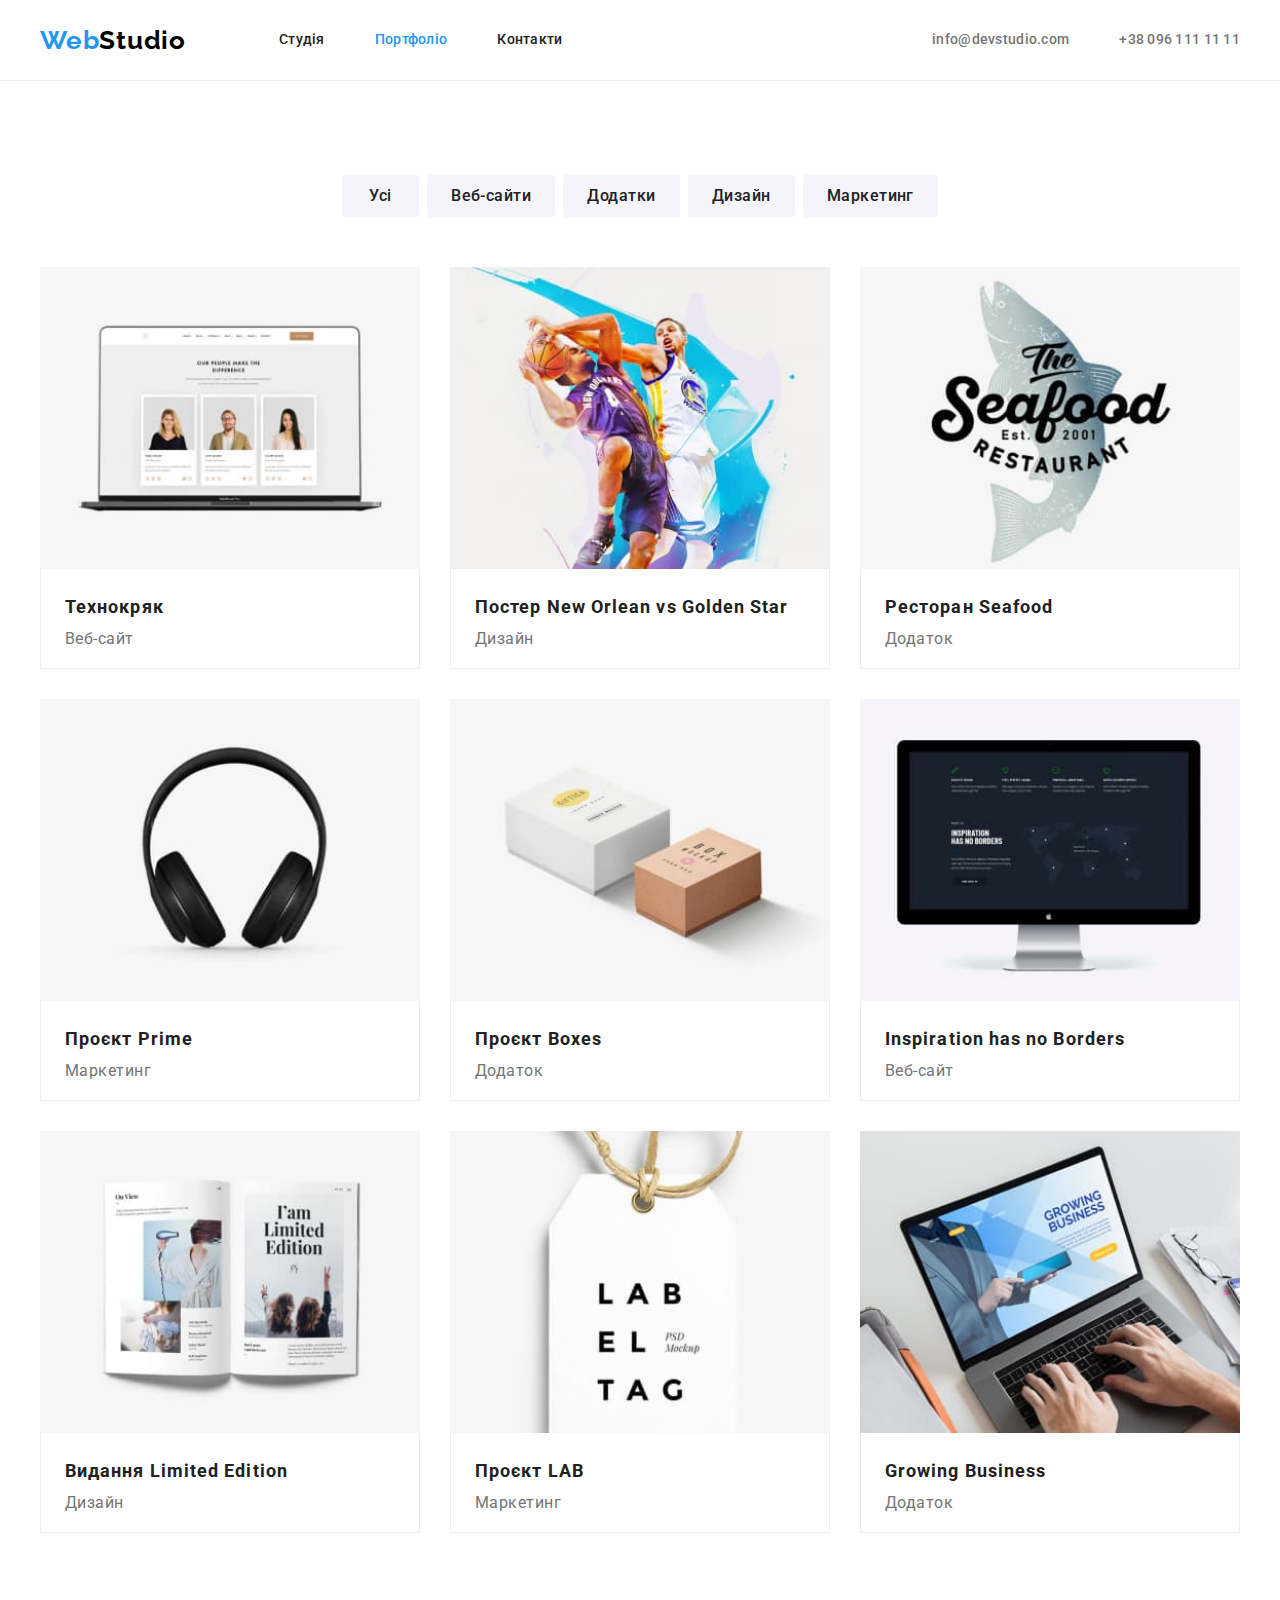
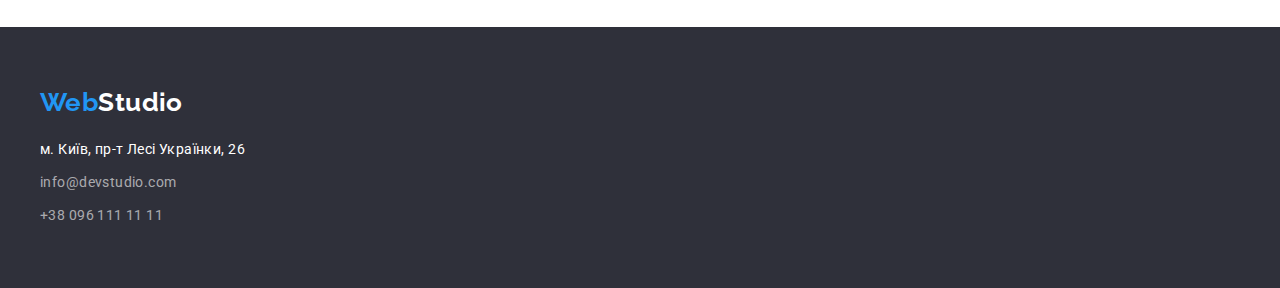
==== portfolio.html @ 40d64182 "Initialize mod-3" ====
<!DOCTYPE html>
<html lang="uk">
  <head>
    <meta charset="UTF-8" />
    <meta http-equiv="X-UA-Compatible" content="IE=edge" />
    <meta name="viewport" content="width=device-width, initial-scale=1.0" />
    <title>Студія</title>
    <link rel="preconnect" href="https://fonts.googleapis.com" />
    <link rel="preconnect" href="https://fonts.gstatic.com" crossorigin />
    <link
      href="https://fonts.googleapis.com/css2?family=Raleway:wght@700&family=Roboto:wght@400;500;700;900&display=swap"
      rel="stylesheet"
    />
    <link
      rel="stylesheet"
      href="https://cdnjs.cloudflare.com/ajax/libs/modern-normalize/1.1.0/modern-normalize.min.css"
    />
    <link rel="stylesheet" href="./css/styles.css" />
  </head>

  <body>
    <!--шапка-->
    <header class="main-header">
      <div class="page-header container">
        <nav class="page-header">
          <a href="./index.html" class="logo"
            ><span class="logo-word">Web</span>Studio</a
          >
          <ul class="site-nav list">
            <li class="link-nav">
              <a href="./index.html" class="link">Студія</a>
            </li>
            <li class="link-nav">
              <a href="#" class="link current">Портфоліо</a>
            </li>
            <li class="link-nav"><a href="#" class="link">Контакти</a></li>
          </ul>
        </nav>

        <ul class="communication list">
          <li class="item">
            <a href="mailto:info@devstudio.com" class="link"
              >info@devstudio.com</a
            >
          </li>
          <li class="item">
            <a href="tel:+380961111111" class="link">+38 096 111 11 11</a>
          </li>
        </ul>
      </div>
    </header>
    <!-- основний контент -->
    <main>
      <section class="section">
        <div class="container">
          <h1 class="visually-hidden">Наші роботи</h1>
          <ul class="filter list">
            <li class="items">
              <button type="button" class="btn first">Усі</button>
            </li>
            <li class="items">
              <button type="button" class="btn rest">Веб-сайти</button>
            </li>
            <li class="items">
              <button type="button" class="btn rest">Додатки</button>
            </li>
            <li class="items">
              <button type="button" class="btn rest">Дизайн</button>
            </li>
            <li class="items">
              <button type="button" class="btn rest">Маркетинг</button>
            </li>
          </ul>

          <ul class="works list">
            <li class="work-list">
              <a href="#" class="link">
                <img src="./images/technocrack.jpg" alt="Ноутбук" width="370" />
                <div class="works-helper">
                  <h2 class="works-title">Технокряк</h2>
                  <p class="text">Веб-сайт</p>
                </div>
              </a>
            </li>
            <li class="work-list">
              <a href="#" class="link">
                <img src="./images/novsgs.jpg" alt="Бакетбол" width="370" />
                <div class="works-helper">
                  <h2 class="works-title">Постер New Orlean vs Golden Star</h2>
                  <p class="text">Дизайн</p>
                </div>
              </a>
            </li>
            <li class="work-list">
              <a href="#" class="link">
                <img src="./images/seafood.jpg" alt="Риба" width="370" />
                <div class="works-helper">
                  <h2 class="works-title">Ресторан Seafood</h2>
                  <p class="text">Додаток</p>
                </div>
              </a>
            </li>
            <li class="work-list">
              <a href="#" class="link">
                <img src="./images/prime.jpg" alt="Наушники" width="370" />
                <div class="works-helper">
                  <h2 class="works-title">Проєкт Prime</h2>
                  <p class="text">Маркетинг</p>
                </div>
              </a>
            </li>
            <li class="work-list">
              <a href="#" class="link">
                <img src="./images/boxes.jpg" alt="Коробки" width="370" />
                <div class="works-helper">
                  <h2 class="works-title">Проєкт Boxes</h2>
                  <p class="text">Додаток</p>
                </div>
              </a>
            </li>
            <li class="work-list">
              <a href="#" class="link">
                <img src="./images/hasnoborders.jpg" alt="ПК" width="370" />
                <div class="works-helper">
                  <h2 class="works-title">Inspiration has no Borders</h2>
                  <p class="text">Веб-сайт</p>
                </div>
              </a>
            </li>
            <li class="work-list">
              <a href="#" class="link">
                <img src="./images/limited.jpg" alt="Видання" width="370" />
                <div class="works-helper">
                  <h2 class="works-title">Видання Limited Edition</h2>
                  <p class="text">Дизайн</p>
                </div>
              </a>
            </li>
            <li class="work-list">
              <a href="#" class="link">
                <img src="./images/lab.jpg" alt="Бірка" width="370" />
                <div class="works-helper">
                  <h2 class="works-title">Проєкт LAB</h2>
                  <p class="text">Маркетинг</p>
                </div>
              </a>
            </li>
            <li class="work-list">
              <a href="#" class="link">
                <img
                  src="./images/business.jpg"
                  alt="Робота на ноутбуці"
                  width="370"
                />
                <div class="works-helper">
                  <h2 class="works-title">Growing Business</h2>
                  <p class="text">Додаток</p>
                </div>
              </a>
            </li>
          </ul>
        </div>
      </section>
    </main>
    <!--підвал-->
    <footer class="last-page">
      <div class="container">
        <a href="./index.html" class="logo-footer"
          ><span class="logo-word">Web</span>Studio</a
        >

        <address>
          <ul class="address list">
            <li class="contact footer-address">
              <a
                href="https://goo.gl/maps/CPtrU1FHBa2aNyZL9"
                target="_blank"
                rel="noopener noreferrer nofollow"
                class="link"
                >м. Київ, пр-т Лесі Українки, 26</a
              >
            </li>
            <li class="contact">
              <a href="mailto:info@devstudio.com" class="link"
                >info@devstudio.com</a
              >
            </li>
            <li class="contact">
              <a href="tel:+380961111111" class="link">+38 096 111 11 11</a>
            </li>
          </ul>
        </address>
      </div>
    </footer>
  </body>
</html>
---- css/styles.css ----
:root {
  --text-color: #212121;
  --p-tel-mail-color: #757575;
  --accent-color: #2196f3;
  --logo-header-color: #000000;
  --primary-white-color: #ffffff;
  --hero-footer-color: #2f303a;
  --bcg-color-button: #f5f4fa;
  --address-color: rgba(255, 255, 255, 0.6);
  --main-font-family: "Roboto", sans-serif;
  --main-font-size: 16px;
}

/* for all */
.html {
  box-sizing: border-box;
}

*,
*::before,
*::after {
  box-sizing: inherit;
}

body {
  background-color: var(--primary-white-color);
  color: var(--text-color);

  font-family: var(--main-font-family);
}

.container {
  width: 1200px;
  margin: 0 auto;
  padding-left: 15px;
  padding-right: 15px;

  /* outline: 2px solid tomato; */
}

.list {
  padding: 0;
  margin: 0;
  list-style: none;
}

h1,
h2,
h3,
p {
  margin-top: 0;
  margin-bottom: 0;
}

img {
  display: block;
  width: 100%;
}

.section {
  padding: 94px 0;
}

.visually-hidden {
  position: absolute;
  width: 1px;
  height: 1px;
  margin: -1px;
  border: 0;
  padding: 0;

  white-space: nowrap;
  clip-path: inset(100%);
  clip: rect(0 0 0 0);
  overflow: hidden;
}

/* first section */
.main-header {
  border-bottom: 1px solid #ececec;
}

.page-header {
  display: flex;
  align-items: center;
}

.logo {
  color: var(--logo-header-color);

  font-family: "Raleway", sans-serif;
  font-weight: 700;
  font-size: 26px;
  line-height: 1.19;
  letter-spacing: 0.03em;
  text-decoration: none;
}

.logo-word {
  color: var(--accent-color);
}

/* navigation */
.site-nav {
  display: flex;
  margin-left: 93px;
}

.site-nav .link-nav:not(:last-child) {
  margin-right: 50px;
}

.site-nav .link {
  display: block;
  padding: 32px 0;

  color: var(--text-color);

  font-weight: 500;
  font-size: 14px;
  line-height: 1.14;
  letter-spacing: 0.02em;
  text-decoration: none;
}

.site-nav .link:hover,
.site-nav .link:focus {
  color: var(--accent-color);
}

.site-nav .link.current {
  color: var(--accent-color);
}

/* communication */
.communication {
  display: flex;
  margin-left: auto;
}

.communication .item + .item {
  margin-left: 50px;
}

.communication .link {
  display: block;
  padding: 32px 0;

  color: var(--p-tel-mail-color);

  font-weight: 500;
  font-size: 14px;
  line-height: 1.14;
  letter-spacing: 0.02em;
  text-decoration: none;
}

.communication .link:hover,
.communication .link:focus {
  color: var(--accent-color);
}

/* second section */
.section-hero {
  padding: 200px 0;

  background-color: var(--hero-footer-color);
  text-align: center;
}

.hero-title {
  width: 696px;
  margin-bottom: 30px;
  margin-left: auto;
  margin-right: auto;

  color: var(--primary-white-color);

  font-weight: 900;
  font-size: 44px;
  line-height: 1.36;
  letter-spacing: 0.06em;
  text-transform: uppercase;
}
.benefits-title {
  display: flex;
  flex-wrap: wrap;
  gap: 30px;
}
.benefits-title .items {
  flex-basis: calc((100% - 90px) / 4);
}

.benefits-title .title {
  font-weight: 700;
  font-size: 14px;
  line-height: 1.14;
  letter-spacing: 0.03em;
  text-transform: uppercase;
}

.title {
  margin-bottom: 10px;
}

.benefits-title .text {
  color: var(--p-tel-mail-color);

  font-size: 14px;
  line-height: 1.71;
  letter-spacing: 0.03em;
}

.text {
  color: var(--p-tel-mail-color);

  font-size: var(--main-font-size);
  line-height: 1.19;
  letter-spacing: 0.03em;
}

.section-title {
  margin-bottom: 50px;

  font-weight: 700;
  font-size: 36px;
  line-height: 1.17;
  text-align: center;
  letter-spacing: 0.03em;
}

.section-photo {
  padding-bottom: 94px;
}

.photo {
  display: flex;
  gap: 30px;
}

.photo-items {
  flex-basis: calc((100% - 60px) / 3);
}

.team-section {
  padding: 94px 0;

  background-color: var(--bcg-color-button);
}

.team {
  display: flex;
  gap: 30px;
}

.team-icon {
  flex-basis: calc((100% - 90px) / 4);

  background-color: var(--primary-white-color);
  box-shadow: 0px 1px 3px rgba(0, 0, 0, 0.12), 0px 1px 1px rgba(0, 0, 0, 0.14),
    0px 2px 1px rgba(0, 0, 0, 0.2);
  border-radius: 0px 0px 4px 4px;
}

.team .title {
  font-weight: 500;
  font-size: var(--main-font-size);
  line-height: 1.19;
  text-align: center;
  letter-spacing: 0.03em;
}

.team-text {
  color: var(--p-tel-mail-color);

  font-size: var(--main-font-size);
  line-height: 1.19;
  text-align: center;
  letter-spacing: 0.03em;
}

.text-helper {
  padding: 30px 0;
}

/* click */
.btn {
  background-color: var(--accent-color);
  color: var(--primary-white-color);

  font-family: inherit;
  font-weight: 700;
  font-size: var(--main-font-size);
  line-height: 1.9;
  text-align: center;
  letter-spacing: 0.06em;

  border-radius: 4px;
  border-color: transparent;

  cursor: pointer;
}

.btn:hover,
.btn:focus {
  background-color: #188ce8;
  color: var(--primary-white-color);

  box-shadow: 0px 4px 4px rgba(0, 0, 0, 0.15);
}

.btn.main {
  min-width: 216px;
  padding: 10px 0;
}

/* second section for second page */
.filter {
  display: flex;
  justify-content: center;
  margin-bottom: 50px;
}

.filter .items:not(:last-child) {
  margin-right: 8px;
}

.filter .btn {
  background-color: var(--bcg-color-button);
  color: var(--text-color);

  font-weight: 500;
  font-size: var(--main-font-size);
  line-height: 1.63;
  letter-spacing: 0.03em;
}

.filter .btn:hover,
.filter .btn:focus {
  color: var(--primary-white-color);
  background-color: var(--accent-color);

  box-shadow: 0px 3px 1px rgba(0, 0, 0, 0.1), 0px 1px 2px rgba(0, 0, 0, 0.08),
    0px 2px 2px rgba(0, 0, 0, 0.12);
}

.btn.first {
  display: inline-block;
  padding: 6px 25px;
  min-width: 23px;
}

.btn.rest {
  display: inline-block;
  padding: 6px 22px;
}

.works {
  display: flex;
  flex-wrap: wrap;
  gap: 30px;
}

.work-list {
  flex-basis: calc((100% - 60px) / 3);
}

.works-title {
  margin-bottom: 4px;

  font-weight: 700;
  font-size: 18px;
  line-height: 2;
  letter-spacing: 0.06em;
}

.works-helper {
  padding: 20px 24px;
  border-left: 1px solid #eeeeee;
  border-right: 1px solid #eeeeee;
  border-bottom: 1px solid #eeeeee;
}

.works .link {
  color: var(--text-color);

  text-decoration: none;
}

/* last one */
.last-page {
  padding: 60px 0;

  background-color: var(--hero-footer-color);
  font-size: 14px;
  line-height: 1.71;
  letter-spacing: 0.03em;
}

.logo-footer {
  display: block;
  margin-bottom: 20px;

  color: var(--primary-white-color);

  font-family: "Raleway", sans-serif;
  font-weight: 700;
  font-size: 26px;
  line-height: 1.19;
  text-decoration: none;
}

.address {
  display: block;

  font-style: normal;
}

.contact {
  display: block;
  margin-bottom: 9px;
}

.contact:last-child {
  margin: 0;
}

.address .link {
  color: var(--address-color);

  text-decoration: none;
}

.address .link:hover,
.address .link:focus {
  color: var(--accent-color);
}

.footer-address .link {
  color: var(--primary-white-color);
  text-decoration: none;
}

.footer-address .link:hover,
.footer-addres .link:focus {
  color: var(--accent-color);
}
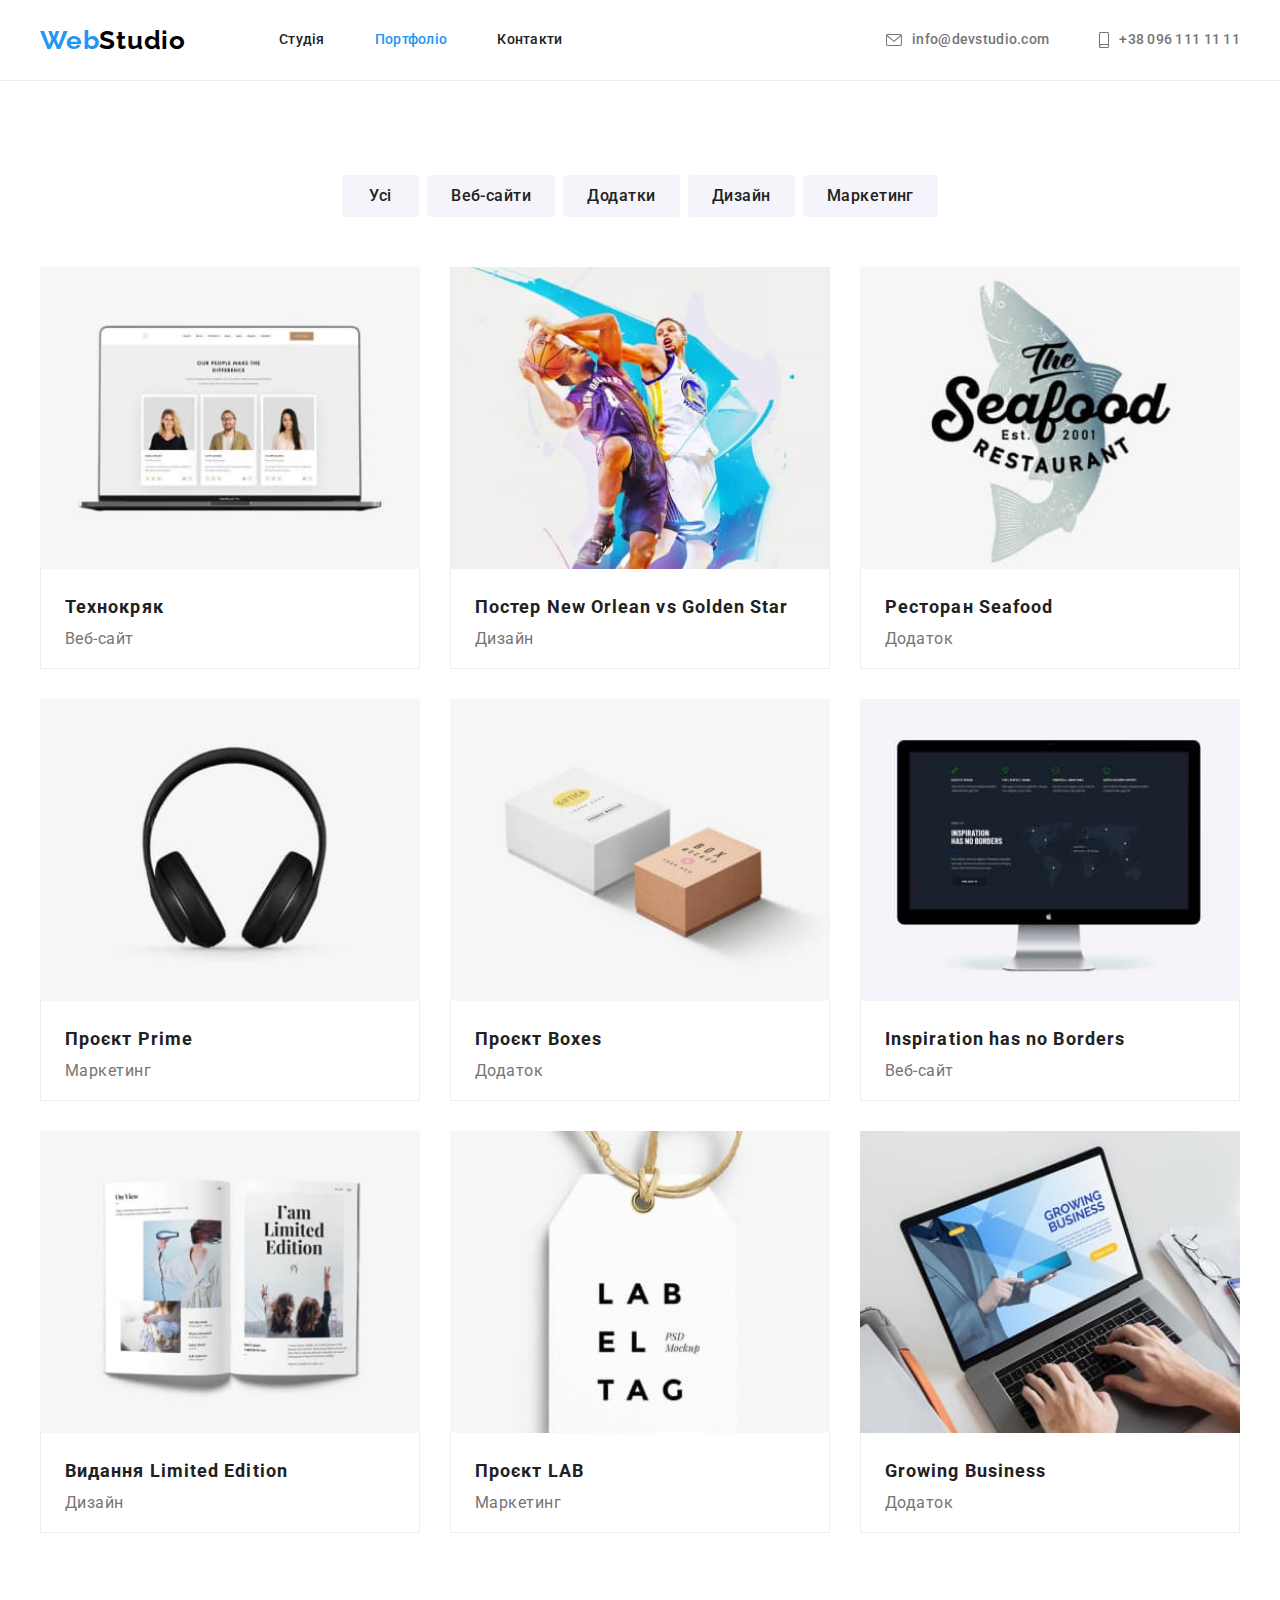
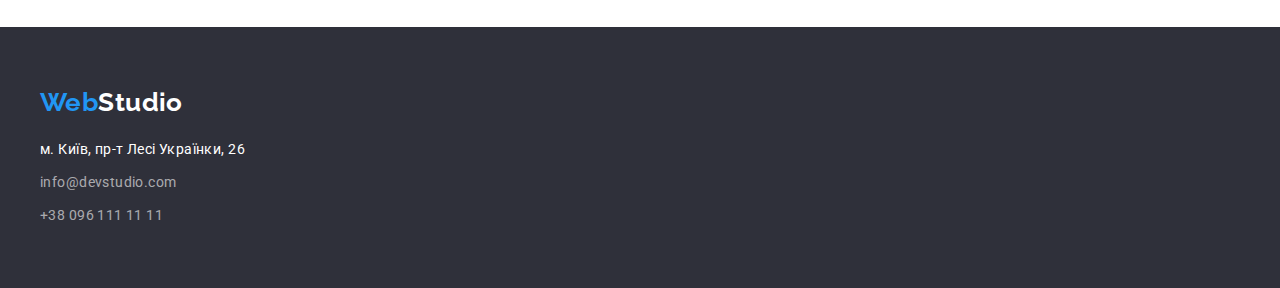
==== commit fea52635: "оформляв свг" ====
--- a/portfolio.html
+++ b/portfolio.html
@@ -40,11 +40,17 @@
         <ul class="communication list">
           <li class="item">
             <a href="mailto:info@devstudio.com" class="link"
+              ><svg class="mail-icon" width="16" height="12">
+                <use href="./images/symbol-defs.svg#icon-envelope"></use></svg
               >info@devstudio.com</a
             >
           </li>
-          <li class="item">
-            <a href="tel:+380961111111" class="link">+38 096 111 11 11</a>
+          <li>
+            <a href="tel:+380961111111" class="link"
+              ><svg class="phone-icon" width="10" height="16">
+                <use href="./images/symbol-defs.svg#icon-smartphone"></use></svg
+              >+38 096 111 11 11</a
+            >
           </li>
         </ul>
       </div>
--- a/css/styles.css
+++ b/css/styles.css
@@ -136,10 +136,7 @@
 .communication {
   display: flex;
   margin-left: auto;
-}
-
-.communication .item + .item {
-  margin-left: 50px;
+  gap: 50px;
 }
 
 .communication .link {
@@ -160,12 +157,35 @@
   color: var(--accent-color);
 }
 
-/* second section */
+.mail-icon,
+.phone-icon {
+  margin-right: 10px;
+  vertical-align: middle;
+}
+
+.link .mail-icon,
+.link .phone-icon {
+  fill: currentColor;
+}
+
+/* hero */
 .section-hero {
   padding: 200px 0;
 
   background-color: var(--hero-footer-color);
   text-align: center;
+
+  max-width: 1600px;
+  margin-left: auto;
+  margin-right: auto;
+  background-image: linear-gradient(
+      to right,
+      rgba(47, 48, 58, 0.4),
+      rgba(47, 48, 58, 0.4)
+    ),
+    url(../images/background-image.jpg);
+  background-repeat: no-repeat;
+  background-size: cover;
 }
 
 .hero-title {
@@ -182,6 +202,8 @@
   letter-spacing: 0.06em;
   text-transform: uppercase;
 }
+
+/* benefits */
 .benefits-title {
   display: flex;
   flex-wrap: wrap;
@@ -189,6 +211,18 @@
 }
 .benefits-title .items {
   flex-basis: calc((100% - 90px) / 4);
+}
+
+.thumb {
+  display: flex;
+  justify-content: center;
+  align-items: center;
+  min-width: 270px;
+  min-height: 120px;
+  margin-bottom: 20px;
+
+  background-color: var(--bcg-color-button);
+  border-radius: 4px;
 }
 
 .benefits-title .title {
@@ -219,6 +253,7 @@
   letter-spacing: 0.03em;
 }
 
+/* photo */
 .section-title {
   margin-bottom: 50px;
 
@@ -241,7 +276,7 @@
 .photo-items {
   flex-basis: calc((100% - 60px) / 3);
 }
-
+/* team-section */
 .team-section {
   padding: 94px 0;
 
@@ -277,10 +312,28 @@
   line-height: 1.19;
   text-align: center;
   letter-spacing: 0.03em;
+  margin-bottom: 16px;
 }
 
 .text-helper {
-  padding: 30px 0;
+  padding: 42px 0;
+}
+
+.team-links {
+  display: flex;
+  /* gap: 10px; */
+  /* justify-content: center; */
+}
+
+.social-links {
+  display: block;
+  padding: 12px;
+  width: 44px;
+  height: 44px;
+  border-radius: 50%;
+}
+
+.svg-links {
 }
 
 /* click */
@@ -314,7 +367,31 @@
   padding: 10px 0;
 }
 
-/* second section for second page */
+/* clients */
+
+.clients {
+  padding: 94px;
+}
+
+.clients-list {
+  display: flex;
+  gap: 30px;
+}
+
+.company-logo {
+  flex-basis: calc((100% - 150px) / 6);
+  border: 1px solid #afb1b8;
+  border-radius: 4px;
+}
+
+.clients-logo {
+  display: block;
+  margin-right: auto;
+  margin-left: auto;
+  padding: 16px 32px;
+}
+
+/* portfolio section */
 .filter {
   display: flex;
   justify-content: center;
@@ -387,7 +464,7 @@
   text-decoration: none;
 }
 
-/* last one */
+/* footer */
 .last-page {
   padding: 60px 0;
 
@@ -445,3 +522,7 @@
 .footer-addres .link:focus {
   color: var(--accent-color);
 }
+
+.footer-social-links {
+  /* display: flex; */
+}
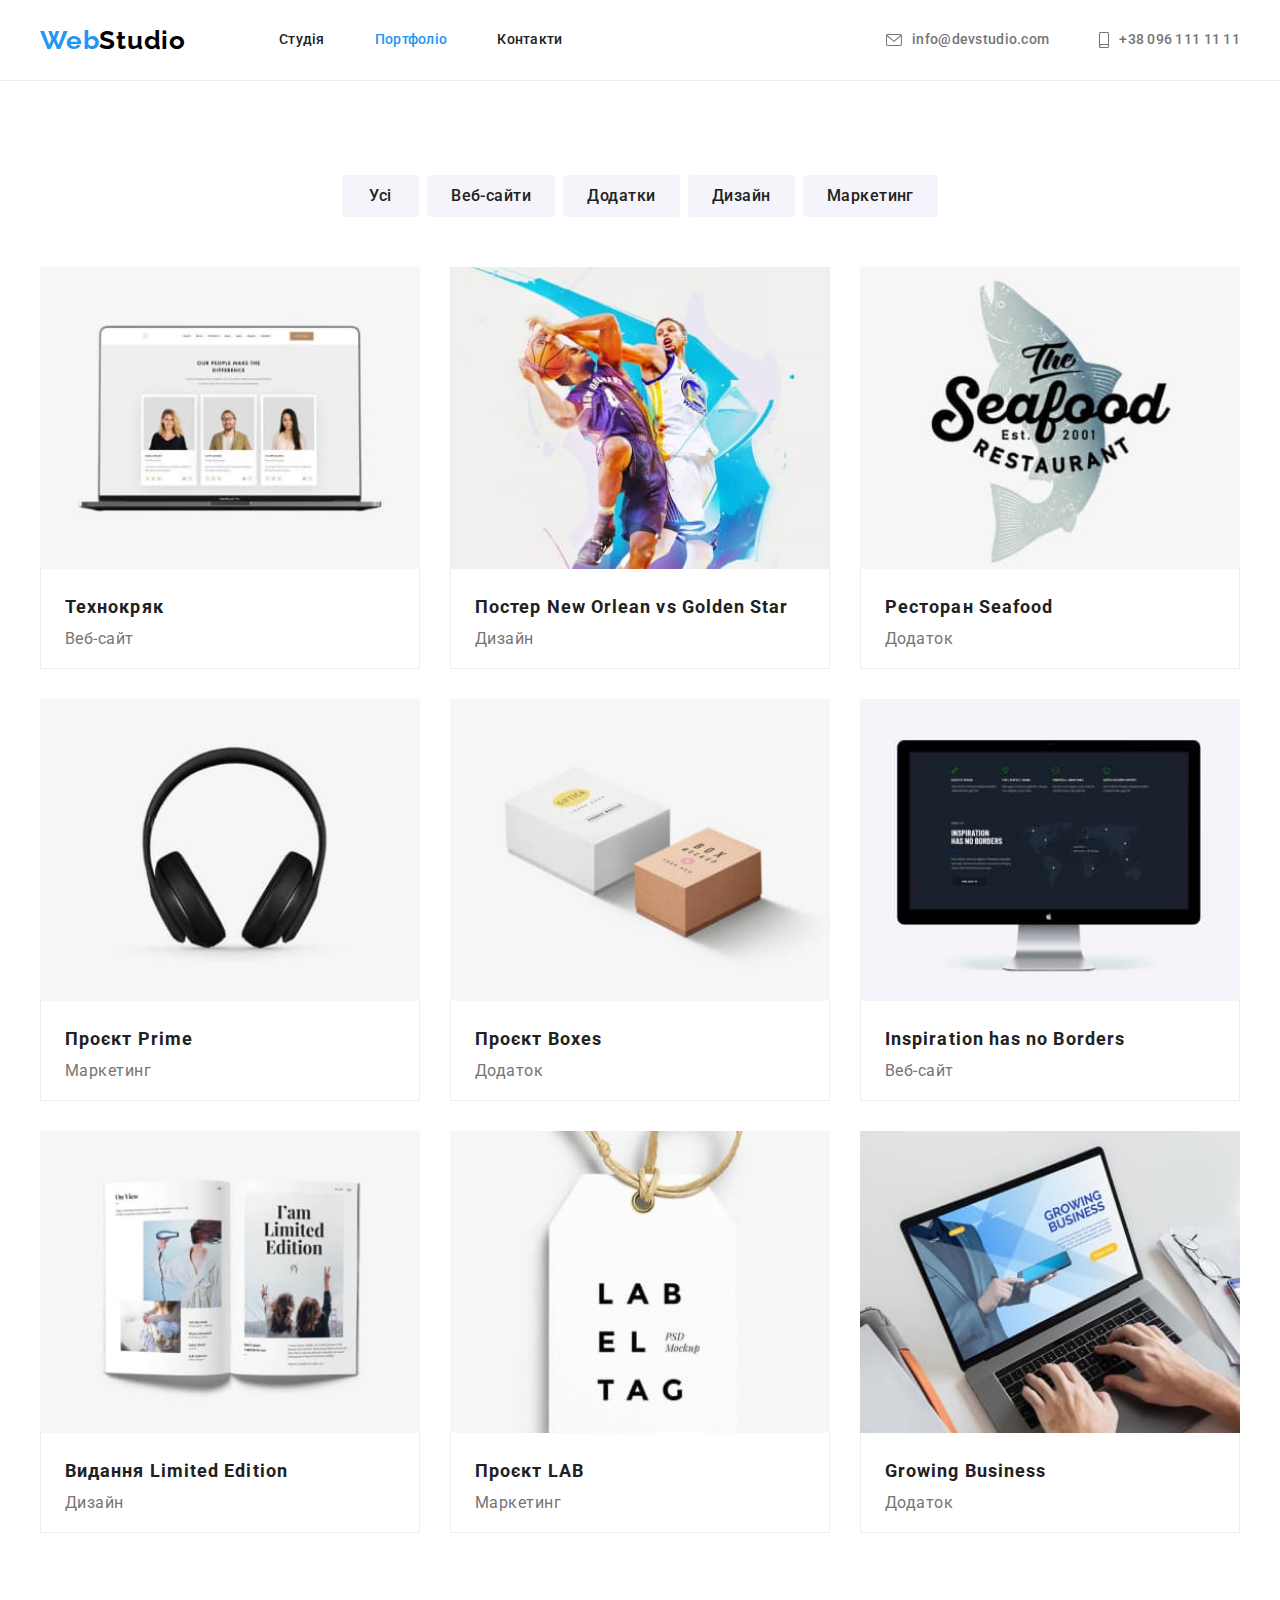
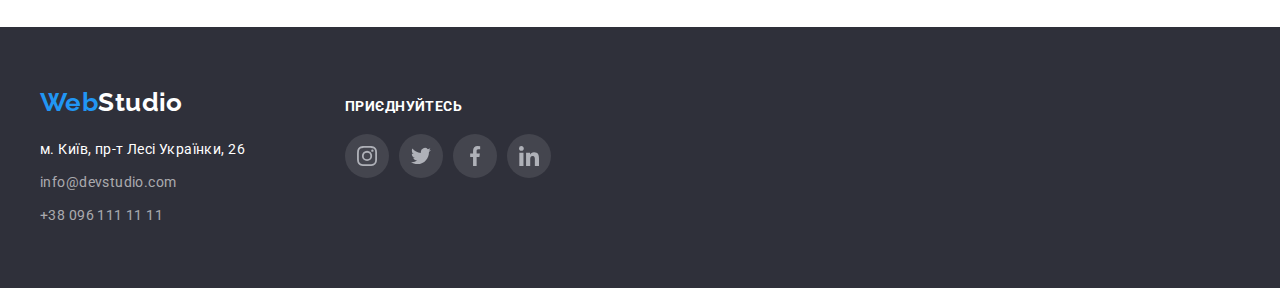
==== commit 5fd7e55f: "оформим іконки в команді, клієнтаї і футері" ====
--- a/portfolio.html
+++ b/portfolio.html
@@ -80,7 +80,7 @@
 
           <ul class="works list">
             <li class="work-list">
-              <a href="#" class="link">
+              <a href="#" class="work-link link">
                 <img src="./images/technocrack.jpg" alt="Ноутбук" width="370" />
                 <div class="works-helper">
                   <h2 class="works-title">Технокряк</h2>
@@ -89,7 +89,7 @@
               </a>
             </li>
             <li class="work-list">
-              <a href="#" class="link">
+              <a href="#" class="work-link link">
                 <img src="./images/novsgs.jpg" alt="Бакетбол" width="370" />
                 <div class="works-helper">
                   <h2 class="works-title">Постер New Orlean vs Golden Star</h2>
@@ -98,7 +98,7 @@
               </a>
             </li>
             <li class="work-list">
-              <a href="#" class="link">
+              <a href="#" class="work-link link">
                 <img src="./images/seafood.jpg" alt="Риба" width="370" />
                 <div class="works-helper">
                   <h2 class="works-title">Ресторан Seafood</h2>
@@ -107,7 +107,7 @@
               </a>
             </li>
             <li class="work-list">
-              <a href="#" class="link">
+              <a href="#" class="work-link link">
                 <img src="./images/prime.jpg" alt="Наушники" width="370" />
                 <div class="works-helper">
                   <h2 class="works-title">Проєкт Prime</h2>
@@ -116,7 +116,7 @@
               </a>
             </li>
             <li class="work-list">
-              <a href="#" class="link">
+              <a href="#" class="work-link link">
                 <img src="./images/boxes.jpg" alt="Коробки" width="370" />
                 <div class="works-helper">
                   <h2 class="works-title">Проєкт Boxes</h2>
@@ -125,7 +125,7 @@
               </a>
             </li>
             <li class="work-list">
-              <a href="#" class="link">
+              <a href="#" class="work-link link">
                 <img src="./images/hasnoborders.jpg" alt="ПК" width="370" />
                 <div class="works-helper">
                   <h2 class="works-title">Inspiration has no Borders</h2>
@@ -134,7 +134,7 @@
               </a>
             </li>
             <li class="work-list">
-              <a href="#" class="link">
+              <a href="#" class="work-link link">
                 <img src="./images/limited.jpg" alt="Видання" width="370" />
                 <div class="works-helper">
                   <h2 class="works-title">Видання Limited Edition</h2>
@@ -143,7 +143,7 @@
               </a>
             </li>
             <li class="work-list">
-              <a href="#" class="link">
+              <a href="#" class="work-link link">
                 <img src="./images/lab.jpg" alt="Бірка" width="370" />
                 <div class="works-helper">
                   <h2 class="works-title">Проєкт LAB</h2>
@@ -152,7 +152,7 @@
               </a>
             </li>
             <li class="work-list">
-              <a href="#" class="link">
+              <a href="#" class="work-link link">
                 <img
                   src="./images/business.jpg"
                   alt="Робота на ноутбуці"
@@ -170,32 +170,82 @@
     </main>
     <!--підвал-->
     <footer class="last-page">
-      <div class="container">
-        <a href="./index.html" class="logo-footer"
-          ><span class="logo-word">Web</span>Studio</a
-        >
-
-        <address>
-          <ul class="address list">
-            <li class="contact footer-address">
-              <a
-                href="https://goo.gl/maps/CPtrU1FHBa2aNyZL9"
-                target="_blank"
-                rel="noopener noreferrer nofollow"
-                class="link"
-                >м. Київ, пр-т Лесі Українки, 26</a
-              >
-            </li>
-            <li class="contact">
-              <a href="mailto:info@devstudio.com" class="link"
-                >info@devstudio.com</a
-              >
-            </li>
-            <li class="contact">
-              <a href="tel:+380961111111" class="link">+38 096 111 11 11</a>
-            </li>
-          </ul>
-        </address>
+      <div class="container footer-social-links">
+        <div>
+          <a href="./index.html" class="logo-footer"
+            ><span class="logo-word">Web</span>Studio</a
+          >
+
+          <address>
+            <ul class="address list">
+              <li class="contact footer-address">
+                <a
+                  href="https://goo.gl/maps/CPtrU1FHBa2aNyZL9"
+                  target="_blank"
+                  rel="noopener noreferrer nofollow"
+                  class="link"
+                  >м. Київ, пр-т Лесі Українки, 26</a
+                >
+              </li>
+              <li class="contact">
+                <a href="mailto:info@devstudio.com" class="link"
+                  >info@devstudio.com</a
+                >
+              </li>
+              <li class="contact">
+                <a href="tel:+380961111111" class="link">+38 096 111 11 11</a>
+              </li>
+            </ul>
+          </address>
+        </div>
+
+        <div class="footer-links">
+          <h3 class="social-title">приєднуйтесь</h3>
+          <ul class="footer-items-link list">
+            <li>
+              <a
+                href="#"
+                target="_blank"
+                rel="noopener noreferrer nofollow"
+                class="social-items link"
+                ><svg class="svg-links" width="20" height="20">
+                  <use
+                    href="./images/symbol-defs.svg#icon-instagram"
+                  ></use></svg
+              ></a>
+            </li>
+            <li>
+              <a
+                href="#"
+                target="_blank"
+                rel="noopener noreferrer nofollow"
+                class="social-items link"
+                ><svg class="svg-links" width="20" height="20">
+                  <use href="./images/symbol-defs.svg#icon-twitter"></use></svg
+              ></a>
+            </li>
+            <li>
+              <a
+                href="#"
+                target="_blank"
+                rel="noopener noreferrer nofollow"
+                class="social-items link"
+                ><svg class="svg-links" width="20" height="20">
+                  <use href="./images/symbol-defs.svg#icon-facebook"></use></svg
+              ></a>
+            </li>
+            <li>
+              <a
+                href="#"
+                target="_blank"
+                rel="noopener noreferrer nofollow"
+                class="social-items link"
+                ><svg class="svg-links" width="20" height="20">
+                  <use href="./images/symbol-defs.svg#icon-linkedin"></use></svg
+              ></a>
+            </li>
+          </ul>
+        </div>
       </div>
     </footer>
   </body>
--- a/css/styles.css
+++ b/css/styles.css
@@ -6,6 +6,7 @@
   --primary-white-color: #ffffff;
   --hero-footer-color: #2f303a;
   --bcg-color-button: #f5f4fa;
+  --svg-color: #afb1b8;
   --address-color: rgba(255, 255, 255, 0.6);
   --main-font-family: "Roboto", sans-serif;
   --main-font-size: 16px;
@@ -316,24 +317,32 @@
 }
 
 .text-helper {
-  padding: 42px 0;
+  padding: 30px 0;
 }
 
 .team-links {
   display: flex;
-  /* gap: 10px; */
-  /* justify-content: center; */
+  gap: 10px;
+  justify-content: center;
+}
+
+.svg-links {
+  fill: var(--svg-color);
+  padding: 12px;
 }
 
 .social-links {
   display: block;
-  padding: 12px;
   width: 44px;
   height: 44px;
   border-radius: 50%;
 }
 
-.svg-links {
+.team-links .link:hover,
+.team-links .link:focus {
+  fill: var(--primary-white-color);
+  background-color: var(--accent-color);
+  border-radius: 50%;
 }
 
 /* click */
@@ -380,15 +389,25 @@
 
 .company-logo {
   flex-basis: calc((100% - 150px) / 6);
-  border: 1px solid #afb1b8;
+}
+
+.company-link {
+  display: block;
+  padding: 16px 32px;
+
+  color: var(--svg-color);
+  border: 1px solid var(--svg-color);
   border-radius: 4px;
 }
 
+.clients-list .link:hover,
+.clients-list .link:focus {
+  border: 1px solid var(--accent-color);
+  color: var(--accent-color);
+}
+
 .clients-logo {
-  display: block;
-  margin-right: auto;
-  margin-left: auto;
-  padding: 16px 32px;
+  fill: currentColor;
 }
 
 /* portfolio section */
@@ -396,10 +415,7 @@
   display: flex;
   justify-content: center;
   margin-bottom: 50px;
-}
-
-.filter .items:not(:last-child) {
-  margin-right: 8px;
+  gap: 8px;
 }
 
 .filter .btn {
@@ -440,6 +456,16 @@
 
 .work-list {
   flex-basis: calc((100% - 60px) / 3);
+}
+
+.work-list:hover {
+  box-shadow: 0px 1px 1px rgba(0, 0, 0, 0.12), 0px 4px 4px rgba(0, 0, 0, 0.06),
+    1px 4px 6px rgba(0, 0, 0, 0.16);
+}
+
+.work-link:focus {
+  box-shadow: 0px 1px 1px rgba(0, 0, 0, 0.12), 0px 4px 4px rgba(0, 0, 0, 0.06),
+    1px 4px 6px rgba(0, 0, 0, 0.16);
 }
 
 .works-title {
@@ -524,5 +550,37 @@
 }
 
 .footer-social-links {
-  /* display: flex; */
-}
+  display: flex;
+  gap: 100px;
+  align-items: baseline;
+}
+
+.social-title {
+  margin-bottom: 20px;
+
+  color: var(--primary-white-color);
+  font-weight: 700;
+  font-size: 14px;
+  line-height: 16px;
+  letter-spacing: 0.03em;
+  text-transform: uppercase;
+}
+
+.footer-items-link {
+  display: flex;
+  gap: 10px;
+}
+
+.social-items {
+  display: block;
+  width: 44px;
+  height: 44px;
+  border-radius: 50%;
+
+  background-color: rgba(255, 255, 255, 0.1);
+}
+
+.footer-items-link .link:hover,
+.footer-items-link .link:focus {
+  background-color: var(--accent-color);
+}
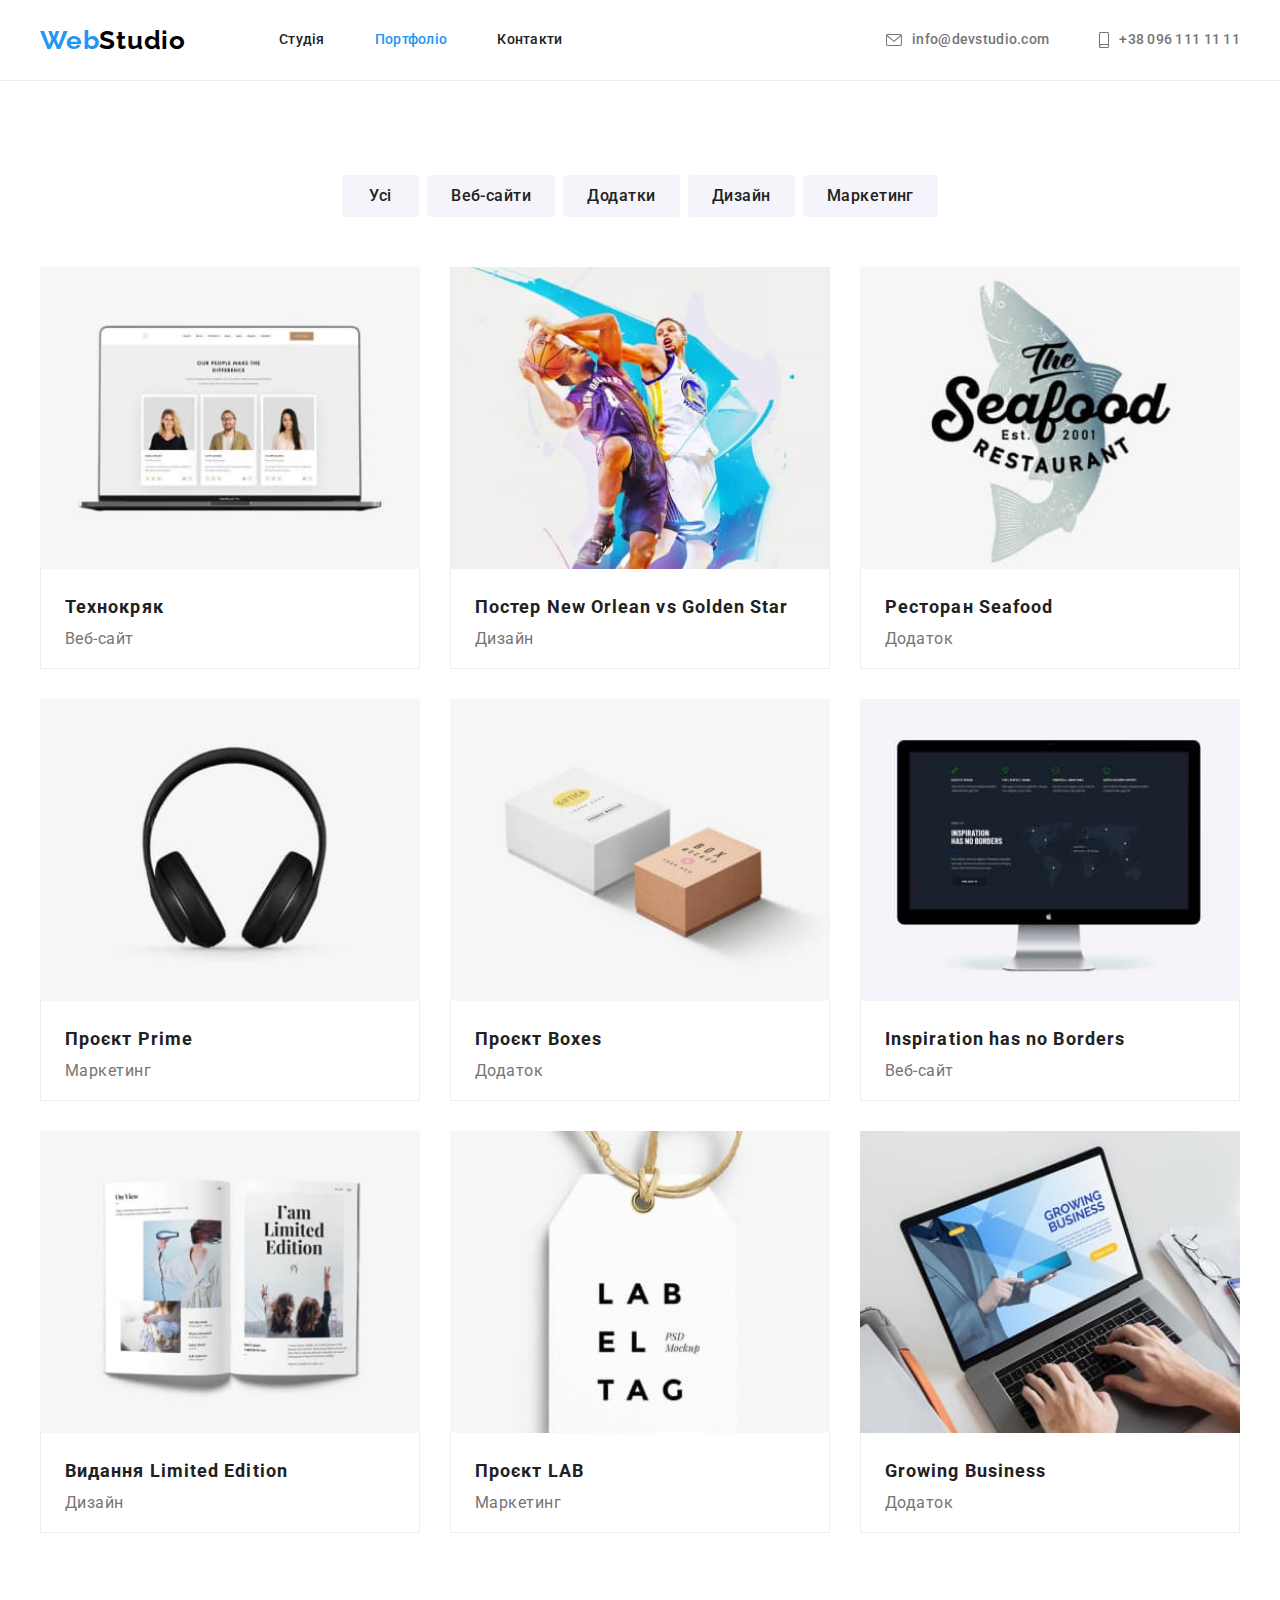
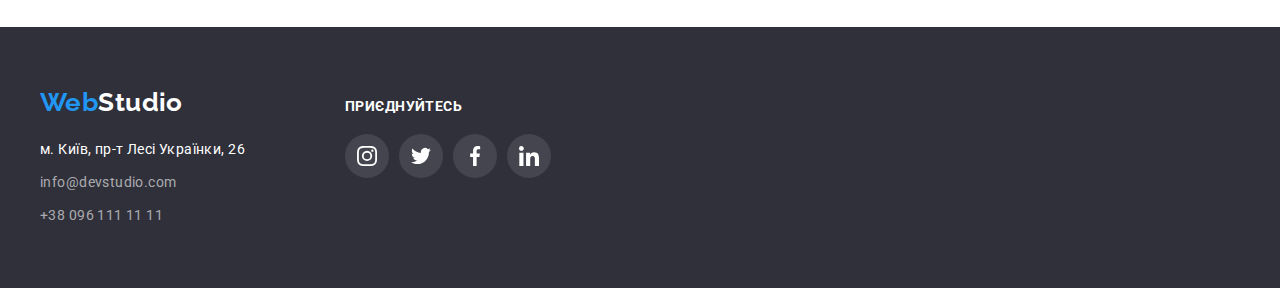
==== commit d6211a54: "доробив 4дз" ====
--- a/portfolio.html
+++ b/portfolio.html
@@ -80,7 +80,7 @@
 
           <ul class="works list">
             <li class="work-list">
-              <a href="#" class="work-link link">
+              <a href="#" class="link">
                 <img src="./images/technocrack.jpg" alt="Ноутбук" width="370" />
                 <div class="works-helper">
                   <h2 class="works-title">Технокряк</h2>
@@ -89,7 +89,7 @@
               </a>
             </li>
             <li class="work-list">
-              <a href="#" class="work-link link">
+              <a href="#" class="link">
                 <img src="./images/novsgs.jpg" alt="Бакетбол" width="370" />
                 <div class="works-helper">
                   <h2 class="works-title">Постер New Orlean vs Golden Star</h2>
@@ -98,7 +98,7 @@
               </a>
             </li>
             <li class="work-list">
-              <a href="#" class="work-link link">
+              <a href="#" class="link">
                 <img src="./images/seafood.jpg" alt="Риба" width="370" />
                 <div class="works-helper">
                   <h2 class="works-title">Ресторан Seafood</h2>
@@ -107,7 +107,7 @@
               </a>
             </li>
             <li class="work-list">
-              <a href="#" class="work-link link">
+              <a href="#" class="link">
                 <img src="./images/prime.jpg" alt="Наушники" width="370" />
                 <div class="works-helper">
                   <h2 class="works-title">Проєкт Prime</h2>
@@ -116,7 +116,7 @@
               </a>
             </li>
             <li class="work-list">
-              <a href="#" class="work-link link">
+              <a href="#" class="link">
                 <img src="./images/boxes.jpg" alt="Коробки" width="370" />
                 <div class="works-helper">
                   <h2 class="works-title">Проєкт Boxes</h2>
@@ -125,7 +125,7 @@
               </a>
             </li>
             <li class="work-list">
-              <a href="#" class="work-link link">
+              <a href="#" class="link">
                 <img src="./images/hasnoborders.jpg" alt="ПК" width="370" />
                 <div class="works-helper">
                   <h2 class="works-title">Inspiration has no Borders</h2>
@@ -134,7 +134,7 @@
               </a>
             </li>
             <li class="work-list">
-              <a href="#" class="work-link link">
+              <a href="#" class="link">
                 <img src="./images/limited.jpg" alt="Видання" width="370" />
                 <div class="works-helper">
                   <h2 class="works-title">Видання Limited Edition</h2>
@@ -143,7 +143,7 @@
               </a>
             </li>
             <li class="work-list">
-              <a href="#" class="work-link link">
+              <a href="#" class="link">
                 <img src="./images/lab.jpg" alt="Бірка" width="370" />
                 <div class="works-helper">
                   <h2 class="works-title">Проєкт LAB</h2>
@@ -152,7 +152,7 @@
               </a>
             </li>
             <li class="work-list">
-              <a href="#" class="work-link link">
+              <a href="#" class="link">
                 <img
                   src="./images/business.jpg"
                   alt="Робота на ноутбуці"
@@ -208,7 +208,7 @@
                 target="_blank"
                 rel="noopener noreferrer nofollow"
                 class="social-items link"
-                ><svg class="svg-links" width="20" height="20">
+                ><svg class="footer-svg" width="20" height="20">
                   <use
                     href="./images/symbol-defs.svg#icon-instagram"
                   ></use></svg
@@ -220,7 +220,7 @@
                 target="_blank"
                 rel="noopener noreferrer nofollow"
                 class="social-items link"
-                ><svg class="svg-links" width="20" height="20">
+                ><svg class="footer-svg" width="20" height="20">
                   <use href="./images/symbol-defs.svg#icon-twitter"></use></svg
               ></a>
             </li>
@@ -230,7 +230,7 @@
                 target="_blank"
                 rel="noopener noreferrer nofollow"
                 class="social-items link"
-                ><svg class="svg-links" width="20" height="20">
+                ><svg class="footer-svg" width="20" height="20">
                   <use href="./images/symbol-defs.svg#icon-facebook"></use></svg
               ></a>
             </li>
@@ -240,7 +240,7 @@
                 target="_blank"
                 rel="noopener noreferrer nofollow"
                 class="social-items link"
-                ><svg class="svg-links" width="20" height="20">
+                ><svg class="footer-svg" width="20" height="20">
                   <use href="./images/symbol-defs.svg#icon-linkedin"></use></svg
               ></a>
             </li>
--- a/css/styles.css
+++ b/css/styles.css
@@ -8,6 +8,7 @@
   --bcg-color-button: #f5f4fa;
   --svg-color: #afb1b8;
   --address-color: rgba(255, 255, 255, 0.6);
+  --svg-background-color: rgba(255, 255, 255, 0.1);
   --main-font-family: "Roboto", sans-serif;
   --main-font-size: 16px;
 }
@@ -35,8 +36,6 @@
   margin: 0 auto;
   padding-left: 15px;
   padding-right: 15px;
-
-  /* outline: 2px solid tomato; */
 }
 
 .list {
@@ -327,7 +326,7 @@
 }
 
 .svg-links {
-  fill: var(--svg-color);
+  fill: currentColor;
   padding: 12px;
 }
 
@@ -336,11 +335,13 @@
   width: 44px;
   height: 44px;
   border-radius: 50%;
+
+  color: var(--svg-color);
 }
 
 .team-links .link:hover,
 .team-links .link:focus {
-  fill: var(--primary-white-color);
+  color: var(--primary-white-color);
   background-color: var(--accent-color);
   border-radius: 50%;
 }
@@ -458,12 +459,9 @@
   flex-basis: calc((100% - 60px) / 3);
 }
 
-.work-list:hover {
-  box-shadow: 0px 1px 1px rgba(0, 0, 0, 0.12), 0px 4px 4px rgba(0, 0, 0, 0.06),
-    1px 4px 6px rgba(0, 0, 0, 0.16);
-}
-
-.work-link:focus {
+.work-list .link:hover,
+.work-list .link:focus {
+  display: block;
   box-shadow: 0px 1px 1px rgba(0, 0, 0, 0.12), 0px 4px 4px rgba(0, 0, 0, 0.06),
     1px 4px 6px rgba(0, 0, 0, 0.16);
 }
@@ -486,7 +484,6 @@
 
 .works .link {
   color: var(--text-color);
-
   text-decoration: none;
 }
 
@@ -505,7 +502,6 @@
   margin-bottom: 20px;
 
   color: var(--primary-white-color);
-
   font-family: "Raleway", sans-serif;
   font-weight: 700;
   font-size: 26px;
@@ -577,10 +573,16 @@
   height: 44px;
   border-radius: 50%;
 
-  background-color: rgba(255, 255, 255, 0.1);
+  background-color: var(--svg-background-color);
 }
 
 .footer-items-link .link:hover,
 .footer-items-link .link:focus {
   background-color: var(--accent-color);
 }
+
+.footer-svg {
+  padding: 12px;
+
+  fill: var(--primary-white-color);
+}
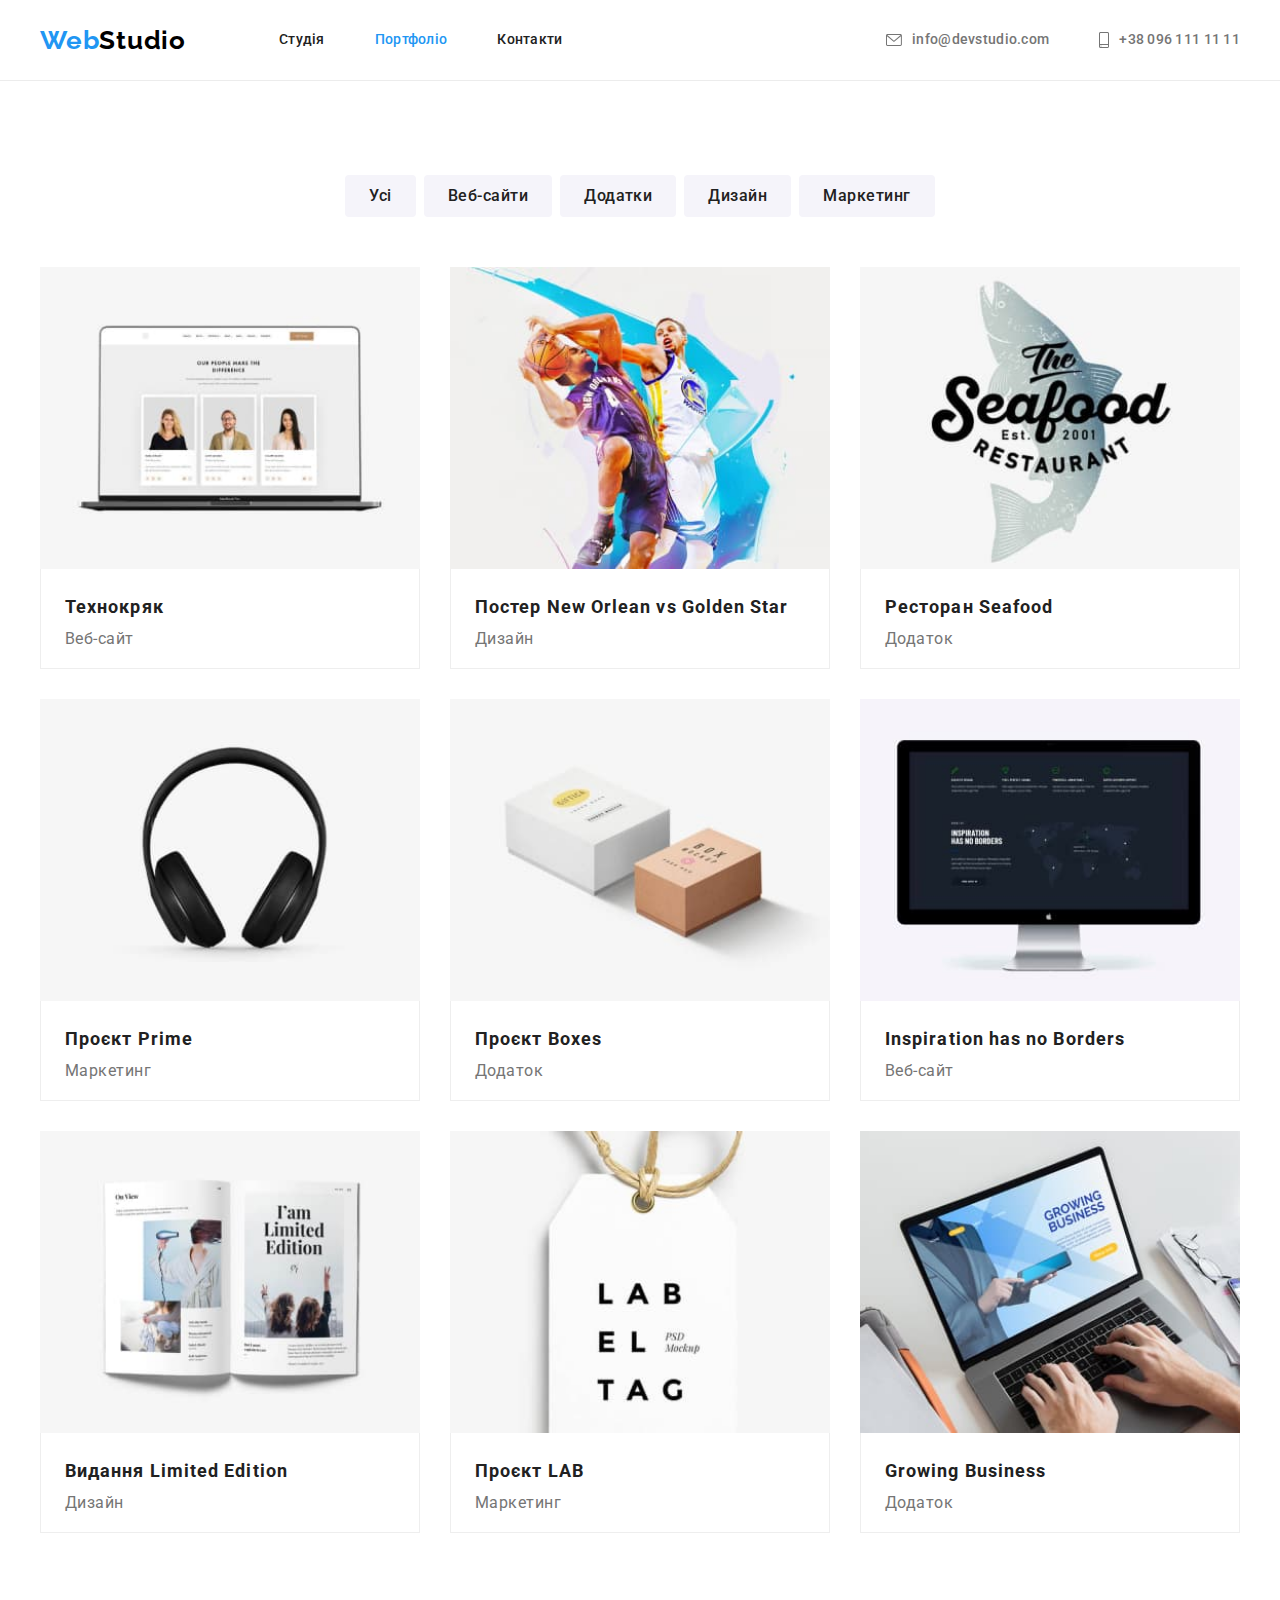
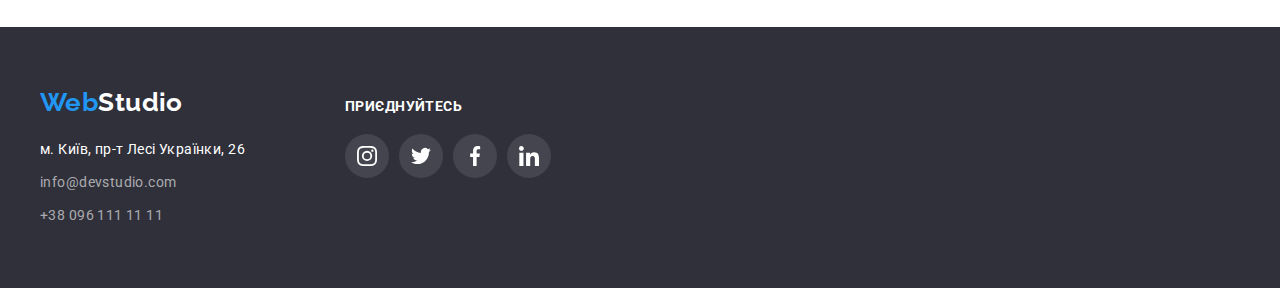
==== commit 9fdde4e1: "доопрацював дз" ====
--- a/portfolio.html
+++ b/portfolio.html
@@ -62,19 +62,19 @@
           <h1 class="visually-hidden">Наші роботи</h1>
           <ul class="filter list">
             <li class="items">
-              <button type="button" class="btn first">Усі</button>
-            </li>
-            <li class="items">
-              <button type="button" class="btn rest">Веб-сайти</button>
-            </li>
-            <li class="items">
-              <button type="button" class="btn rest">Додатки</button>
-            </li>
-            <li class="items">
-              <button type="button" class="btn rest">Дизайн</button>
-            </li>
-            <li class="items">
-              <button type="button" class="btn rest">Маркетинг</button>
+              <button type="button" class="btn">Усі</button>
+            </li>
+            <li class="items">
+              <button type="button" class="btn">Веб-сайти</button>
+            </li>
+            <li class="items">
+              <button type="button" class="btn">Додатки</button>
+            </li>
+            <li class="items">
+              <button type="button" class="btn">Дизайн</button>
+            </li>
+            <li class="items">
+              <button type="button" class="btn">Маркетинг</button>
             </li>
           </ul>
 
--- a/css/styles.css
+++ b/css/styles.css
@@ -7,6 +7,7 @@
   --hero-footer-color: #2f303a;
   --bcg-color-button: #f5f4fa;
   --svg-color: #afb1b8;
+  --bcg-color-hero: #c4c4c4;
   --address-color: rgba(255, 255, 255, 0.6);
   --svg-background-color: rgba(255, 255, 255, 0.1);
   --main-font-family: "Roboto", sans-serif;
@@ -172,7 +173,7 @@
 .section-hero {
   padding: 200px 0;
 
-  background-color: var(--hero-footer-color);
+  background-color: var(--bcg-color-hero);
   text-align: center;
 
   max-width: 1600px;
@@ -327,11 +328,12 @@
 
 .svg-links {
   fill: currentColor;
-  padding: 12px;
 }
 
 .social-links {
-  display: block;
+  display: flex;
+  justify-content: center;
+  align-items: center;
   width: 44px;
   height: 44px;
   border-radius: 50%;
@@ -380,7 +382,7 @@
 /* clients */
 
 .clients {
-  padding: 94px;
+  padding: 94px 0;
 }
 
 .clients-list {
@@ -423,6 +425,7 @@
   background-color: var(--bcg-color-button);
   color: var(--text-color);
 
+  padding: 6px 22px;
   font-weight: 500;
   font-size: var(--main-font-size);
   line-height: 1.63;
@@ -436,17 +439,6 @@
 
   box-shadow: 0px 3px 1px rgba(0, 0, 0, 0.1), 0px 1px 2px rgba(0, 0, 0, 0.08),
     0px 2px 2px rgba(0, 0, 0, 0.12);
-}
-
-.btn.first {
-  display: inline-block;
-  padding: 6px 25px;
-  min-width: 23px;
-}
-
-.btn.rest {
-  display: inline-block;
-  padding: 6px 22px;
 }
 
 .works {
@@ -573,6 +565,7 @@
   height: 44px;
   border-radius: 50%;
 
+  color: var(--primary-white-color);
   background-color: var(--svg-background-color);
 }
 
@@ -584,5 +577,5 @@
 .footer-svg {
   padding: 12px;
 
-  fill: var(--primary-white-color);
-}
+  fill: currentColor;
+}
